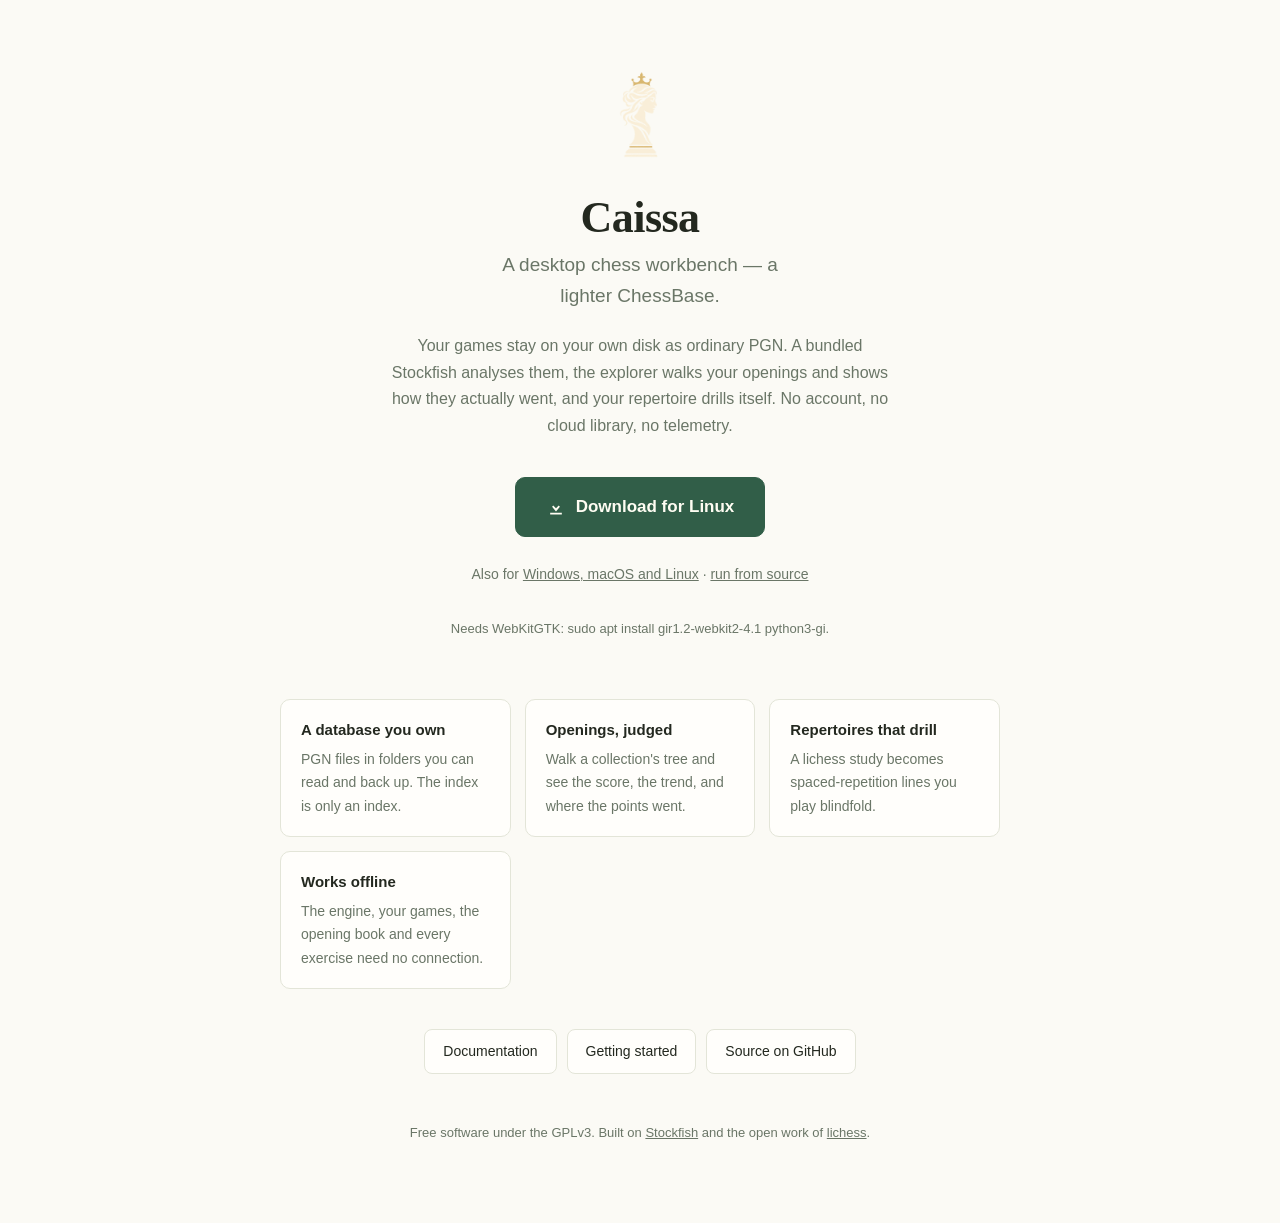
==== deploy/index.html @ 6c82bea8 "adding deploy and many many more bug fixes" ====
<!doctype html>
<html lang="en">
<head>
<meta charset="utf-8">
<meta name="viewport" content="width=device-width,initial-scale=1">
<title>Caissa — a desktop chess workbench</title>
<meta name="description" content="A desktop chess workbench. Your games as ordinary PGN on your own disk, analysed by a bundled Stockfish.">
<link rel="icon" href="/assets/caissa-128.png">
<style>
  :root{
    --bg:#fbfaf5; --card:#fffefb; --ink:#23281f; --dim:#6a7667;
    --line:#e3e5d8; --accent:#315e48; --accent-ink:#fffdf3;
  }
  @media (prefers-color-scheme: dark){
    :root{--bg:#171c19; --card:#1f2622; --ink:#e6ebe3; --dim:#a3ada0;
          --line:#333d36; --accent:#8fc0a0; --accent-ink:#12201a;}
  }
  *{box-sizing:border-box}
  body{margin:0;background:var(--bg);color:var(--ink);
    font:16px/1.65 -apple-system,BlinkMacSystemFont,"Segoe UI",Roboto,sans-serif}
  .wrap{max-width:760px;margin:0 auto;padding:64px 20px 80px}
  header{text-align:center}
  header img{width:104px;height:104px}
  h1{font:700 44px/1.1 Georgia,"Times New Roman",serif;margin:18px 0 6px;letter-spacing:-.5px}
  .tagline{font-size:19px;color:var(--dim);margin:0 auto 8px;max-width:30ch}
  .lede{color:var(--dim);max-width:56ch;margin:22px auto 0}
  .download{display:flex;flex-direction:column;align-items:center;gap:12px;margin:38px 0 10px}
  .btn{display:inline-flex;align-items:center;gap:10px;background:var(--accent);
    color:var(--accent-ink);text-decoration:none;font-weight:600;font-size:17px;
    padding:15px 30px;border-radius:10px;border:1px solid var(--accent)}
  .btn:hover{filter:brightness(1.07)}
  .btn svg{width:20px;height:20px;fill:currentColor}
  .others{font-size:14px;color:var(--dim)}
  .others a{color:inherit}
  .note{font-size:13px;color:var(--dim);text-align:center;margin-top:6px}
  .grid{display:grid;grid-template-columns:repeat(auto-fit,minmax(220px,1fr));
    gap:14px;margin:46px 0 0}
  .cell{background:var(--card);border:1px solid var(--line);border-radius:10px;padding:18px 20px}
  .cell h3{margin:0 0 6px;font-size:15px}
  .cell p{margin:0;font-size:14px;color:var(--dim)}
  .links{display:flex;gap:10px;justify-content:center;flex-wrap:wrap;margin-top:40px}
  .links a{border:1px solid var(--line);background:var(--card);color:var(--ink);
    text-decoration:none;padding:10px 18px;border-radius:8px;font-size:14px}
  .links a:hover{border-color:var(--accent)}
  footer{text-align:center;color:var(--dim);font-size:13px;margin-top:48px}
  footer a{color:inherit}
</style>
</head>
<body>
<div class="wrap">

  <header>
    <img src="/assets/caissa-128.png" alt="Caissa, muse of chess">
    <h1>Caissa</h1>
    <p class="tagline">A desktop chess workbench — a lighter ChessBase.</p>
    <p class="lede">
      Your games stay on your own disk as ordinary PGN. A bundled Stockfish analyses them,
      the explorer walks your openings and shows how they actually went, and your
      repertoire drills itself. No account, no cloud library, no telemetry.
    </p>
  </header>

  <div class="download">
    <a class="btn" id="download" href="https://github.com/H-Bombmxpwr/caissa/releases/latest">
      <svg viewBox="0 0 24 24" aria-hidden="true"><path d="M12 3v10.6l3.3-3.3 1.4 1.4L12 17.4l-4.7-5.7 1.4-1.4 3.3 3.3V3h2zM5 19h14v2H5z"/></svg>
      <span id="download-label">Download</span>
    </a>
    <p class="others">
      Also for
      <a href="https://github.com/H-Bombmxpwr/caissa/releases/latest">Windows, macOS and Linux</a>
      · <a href="https://github.com/H-Bombmxpwr/caissa#install">run from source</a>
    </p>
    <p class="note" id="note"></p>
  </div>

  <div class="grid">
    <div class="cell">
      <h3>A database you own</h3>
      <p>PGN files in folders you can read and back up. The index is only an index.</p>
    </div>
    <div class="cell">
      <h3>Openings, judged</h3>
      <p>Walk a collection's tree and see the score, the trend, and where the points went.</p>
    </div>
    <div class="cell">
      <h3>Repertoires that drill</h3>
      <p>A lichess study becomes spaced-repetition lines you play blindfold.</p>
    </div>
    <div class="cell">
      <h3>Works offline</h3>
      <p>The engine, your games, the opening book and every exercise need no connection.</p>
    </div>
  </div>

  <div class="links">
    <a href="https://h-bombmxpwr.github.io/caissa/">Documentation</a>
    <a href="https://h-bombmxpwr.github.io/caissa/guide/getting-started.html">Getting started</a>
    <a href="https://github.com/H-Bombmxpwr/caissa">Source on GitHub</a>
  </div>

  <footer>
    Free software under the GPLv3. Built on
    <a href="https://github.com/official-stockfish/Stockfish">Stockfish</a> and the open
    work of <a href="https://lichess.org">lichess</a>.
  </footer>

</div>

<script>
// Offer the build for the visitor's machine, without hiding the other two: a guess
// from the user agent is a good default and a bad certainty.
(function () {
  var base = 'https://github.com/H-Bombmxpwr/caissa/releases/latest/download/';
  var ua = navigator.userAgent;
  var platform = (navigator.userAgentData && navigator.userAgentData.platform) || ua;
  var builds = {
    windows: ['Caissa-windows-x64.zip', 'Download for Windows',
              'Windows may warn about an unsigned app — choose More info, then Run anyway.'],
    macos:   ['Caissa-macos-arm64.zip', 'Download for macOS',
              'Not notarised yet, so the first launch needs right-click → Open.'],
    linux:   ['Caissa-linux-x64.tar.gz', 'Download for Linux',
              'Needs WebKitGTK: sudo apt install gir1.2-webkit2-4.1 python3-gi.']
  };
  var pick = /Win/i.test(platform) ? 'windows'
           : /Mac|iPhone|iPad/i.test(platform) ? 'macos'
           : /Linux|X11|Android/i.test(platform) ? 'linux' : null;
  if (!pick) return;                       // unknown: the button keeps its releases link
  var build = builds[pick];
  document.getElementById('download').href = base + build[0];
  document.getElementById('download-label').textContent = build[1];
  document.getElementById('note').textContent = build[2];
})();
</script>
</body>
</html>
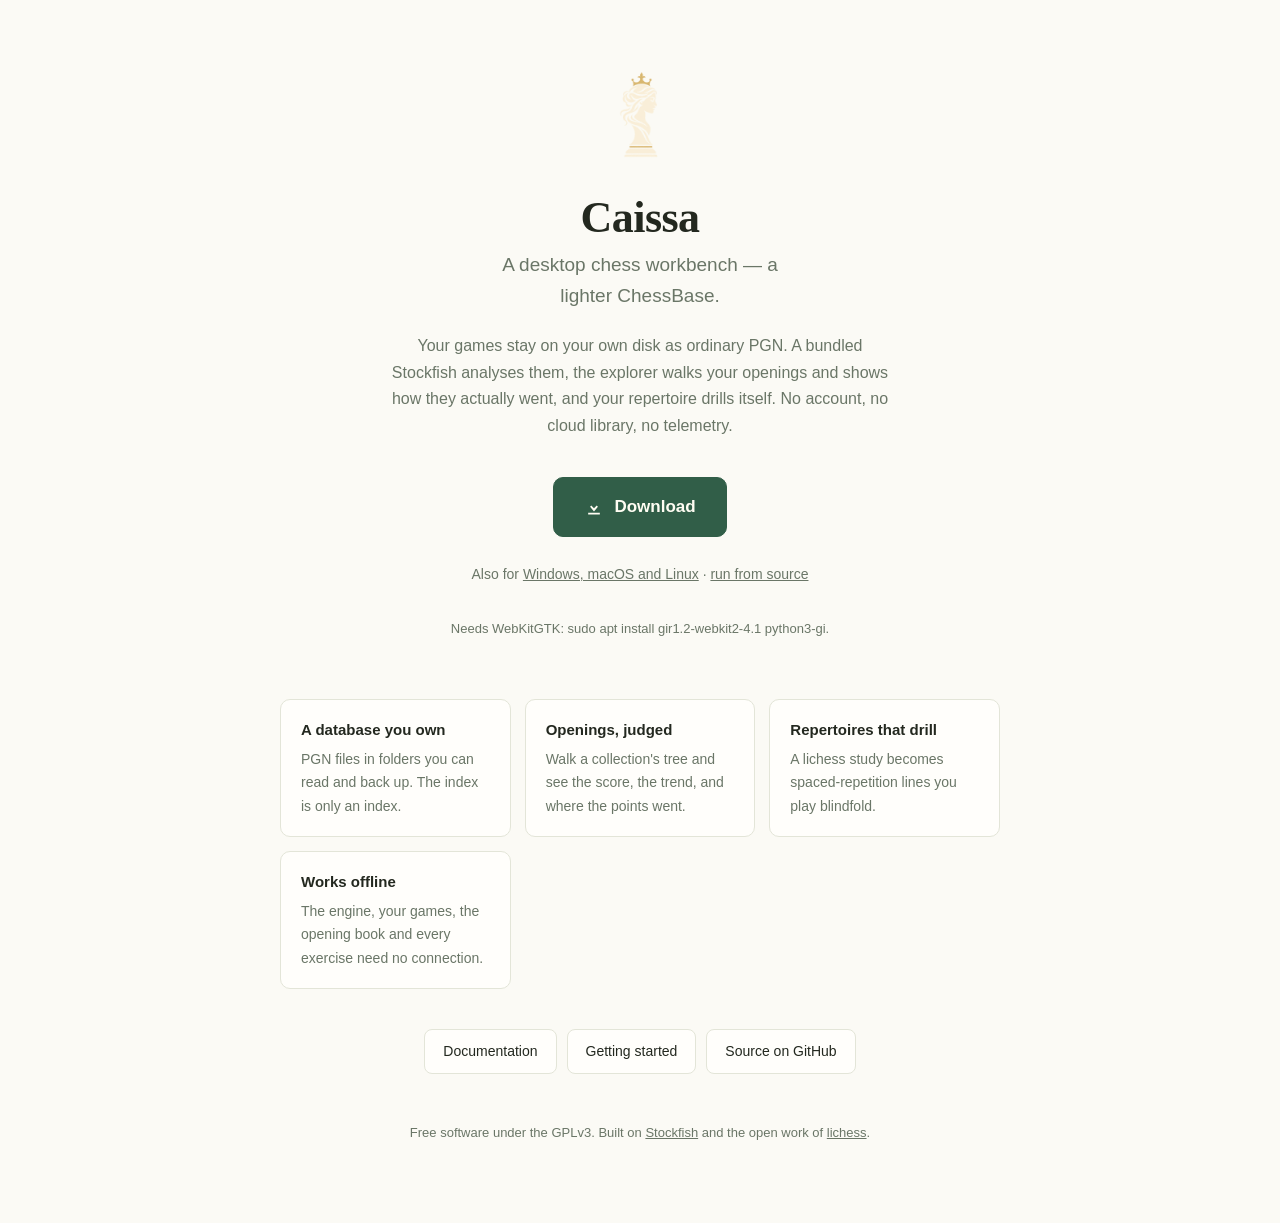
==== commit f774bcb4: "some test updates" ====
--- a/deploy/index.html
+++ b/deploy/index.html
@@ -107,28 +107,72 @@
 </div>
 
 <script>
-// Offer the build for the visitor's machine, without hiding the other two: a guess
-// from the user agent is a good default and a bad certainty.
+/* Offer the build for the visitor's machine, without hiding the other two: a guess from
+   the user agent is a good default and a bad certainty.
+
+   The assets are read from the release itself rather than assumed. A hard-coded
+   `releases/latest/download/<name>` link is a 404 waiting to happen — it breaks when no
+   release exists yet, and again the day a file is renamed — and a download button that
+   goes nowhere is worse than one that admits there is nothing to download. */
 (function () {
-  var base = 'https://github.com/H-Bombmxpwr/caissa/releases/latest/download/';
-  var ua = navigator.userAgent;
-  var platform = (navigator.userAgentData && navigator.userAgentData.platform) || ua;
-  var builds = {
-    windows: ['Caissa-windows-x64.zip', 'Download for Windows',
-              'Windows may warn about an unsigned app — choose More info, then Run anyway.'],
-    macos:   ['Caissa-macos-arm64.zip', 'Download for macOS',
-              'Not notarised yet, so the first launch needs right-click → Open.'],
-    linux:   ['Caissa-linux-x64.tar.gz', 'Download for Linux',
-              'Needs WebKitGTK: sudo apt install gir1.2-webkit2-4.1 python3-gi.']
-  };
+  var REPO = 'H-Bombmxpwr/caissa';
+  var button = document.getElementById('download');
+  var label = document.getElementById('download-label');
+  var note = document.getElementById('note');
+
+  var platform = (navigator.userAgentData && navigator.userAgentData.platform)
+                 || navigator.userAgent;
   var pick = /Win/i.test(platform) ? 'windows'
            : /Mac|iPhone|iPad/i.test(platform) ? 'macos'
            : /Linux|X11|Android/i.test(platform) ? 'linux' : null;
-  if (!pick) return;                       // unknown: the button keeps its releases link
-  var build = builds[pick];
-  document.getElementById('download').href = base + build[0];
-  document.getElementById('download-label').textContent = build[1];
-  document.getElementById('note').textContent = build[2];
+  var named = {windows: 'Windows', macos: 'macOS', linux: 'Linux'};
+  var advice = {
+    windows: 'Windows may warn about an unsigned app — choose More info, then Run anyway.',
+    macos: 'Not notarised yet, so the first launch needs right-click → Open.',
+    linux: 'Needs WebKitGTK: sudo apt install gir1.2-webkit2-4.1 python3-gi.'
+  };
+  var sized = function (bytes) {
+    return bytes > 1048576 ? (bytes / 1048576).toFixed(0) + ' MB'
+                           : Math.max(1, Math.round(bytes / 1024)) + ' KB';
+  };
+
+  function noBuildsYet() {
+    button.href = 'https://github.com/' + REPO + '#install';
+    label.textContent = 'Build from source';
+    note.textContent = 'No builds have been published yet. The repository has everything '
+                     + 'needed to run it — it takes three commands.';
+  }
+
+  fetch('https://api.github.com/repos/' + REPO + '/releases/latest',
+        {headers: {Accept: 'application/vnd.github+json'}})
+    .then(function (response) {
+      if (response.status === 404) { noBuildsYet(); return null; }
+      if (!response.ok) throw new Error(response.status);   // rate limited, offline, …
+      return response.json();
+    })
+    .then(function (release) {
+      if (!release) return;
+      var assets = release.assets || [];
+      var match = pick && assets.filter(function (a) {
+        return a.name.toLowerCase().indexOf(pick) !== -1;
+      })[0];
+      if (!match) {
+        // A release exists but not for this platform, or the platform is unknown.
+        button.href = release.html_url;
+        label.textContent = 'Downloads for ' + release.tag_name;
+        note.textContent = assets.length ? 'Choose the build for your system.'
+                                         : 'This release has no attached builds yet.';
+        return;
+      }
+      button.href = match.browser_download_url;
+      label.textContent = 'Download for ' + named[pick];
+      note.textContent = release.tag_name + ' · ' + sized(match.size) + ' · '
+                       + advice[pick];
+    })
+    .catch(function () {
+      // Offline or rate limited: the releases page still works, so say nothing clever.
+      note.textContent = pick ? advice[pick] : '';
+    });
 })();
 </script>
 </body>
